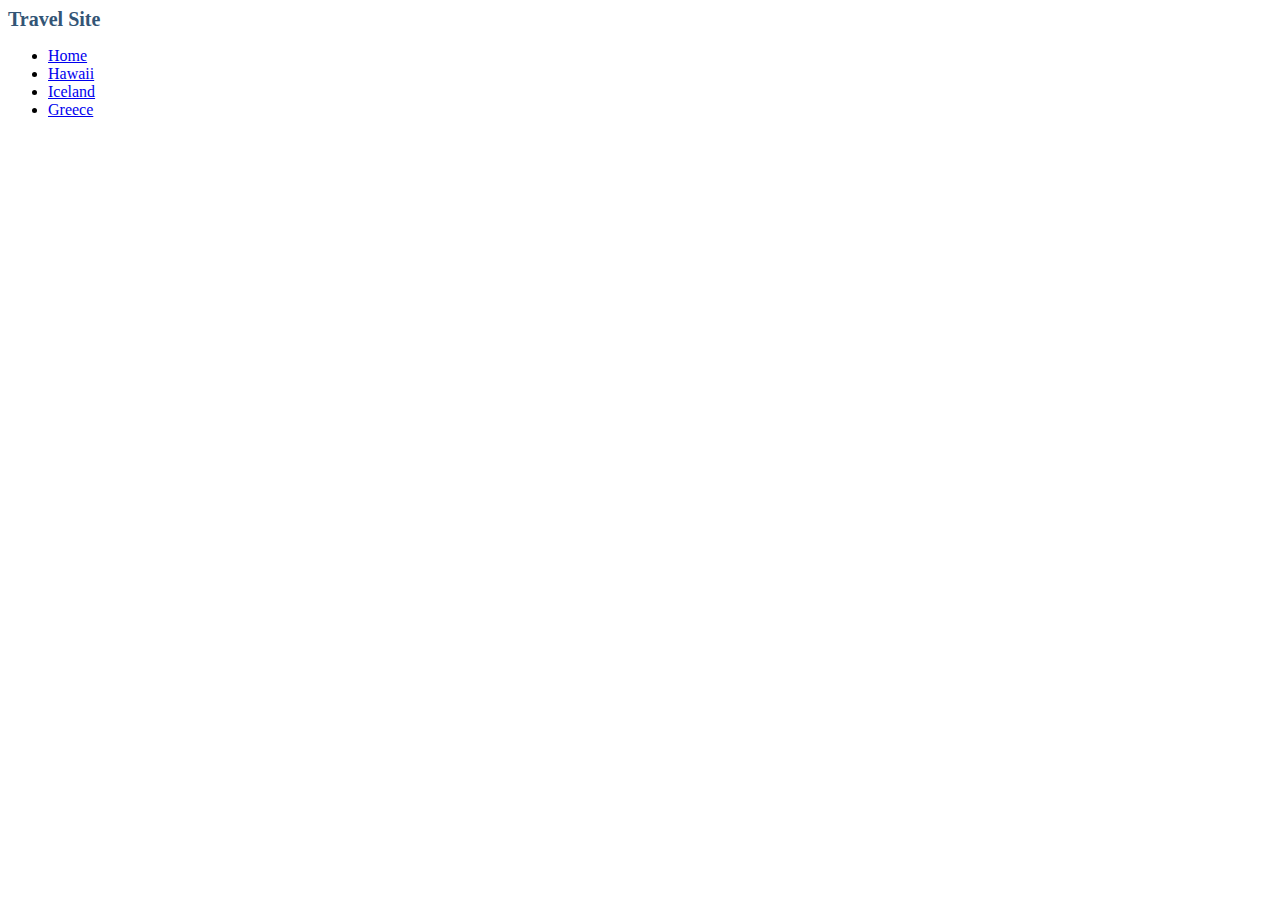
==== index.html @ 987bc01a "add header/nav in index.html" ====
<!DOCTYPE html>
<html lang="en">
  <head>
    <meta charset="UTF-8" />
    <meta http-equiv="X-UA-Compatible" content="IE=edge" />
    <meta name="viewport" content="width=device-width, initial-scale=1.0" />
    <title>Travel Site - Travelling Comes with Endless Discoveries</title>
    <link rel="stylesheet" href="./css/global.css" />
    <link rel="stylesheet" href="./css/home.css" />
  </head>
  <body>
    <header class="header">
      <h1 class="header__title">Travel Site</h1>
      <ul class="header__nav">
        <li class="header__nav-item header__nav-item--active">
          <a
            class="header__nav-link header__nav-link--active"
            href="./index.html"
            >Home</a
          >
        </li>
        <li class="header__nav-item">
          <a class="header__nav-link" href="./pages/hawaii.html">Hawaii</a>
        </li>
        <li class="header__nav-item">
          <a class="header__nav-link" href="./pages/iceland.html">Iceland</a>
        </li>
        <li class="header__nav-item">
          <a class="header__nav-link" href="./pages/greece.html">Greece</a>
        </li>
      </ul>
    </header>
  </body>
</html>
---- css/home.css ----
h1.header__title {
  color: #335576;
  display: inline;
  font-size: 1.25rem;
  font-weight: 560;
}
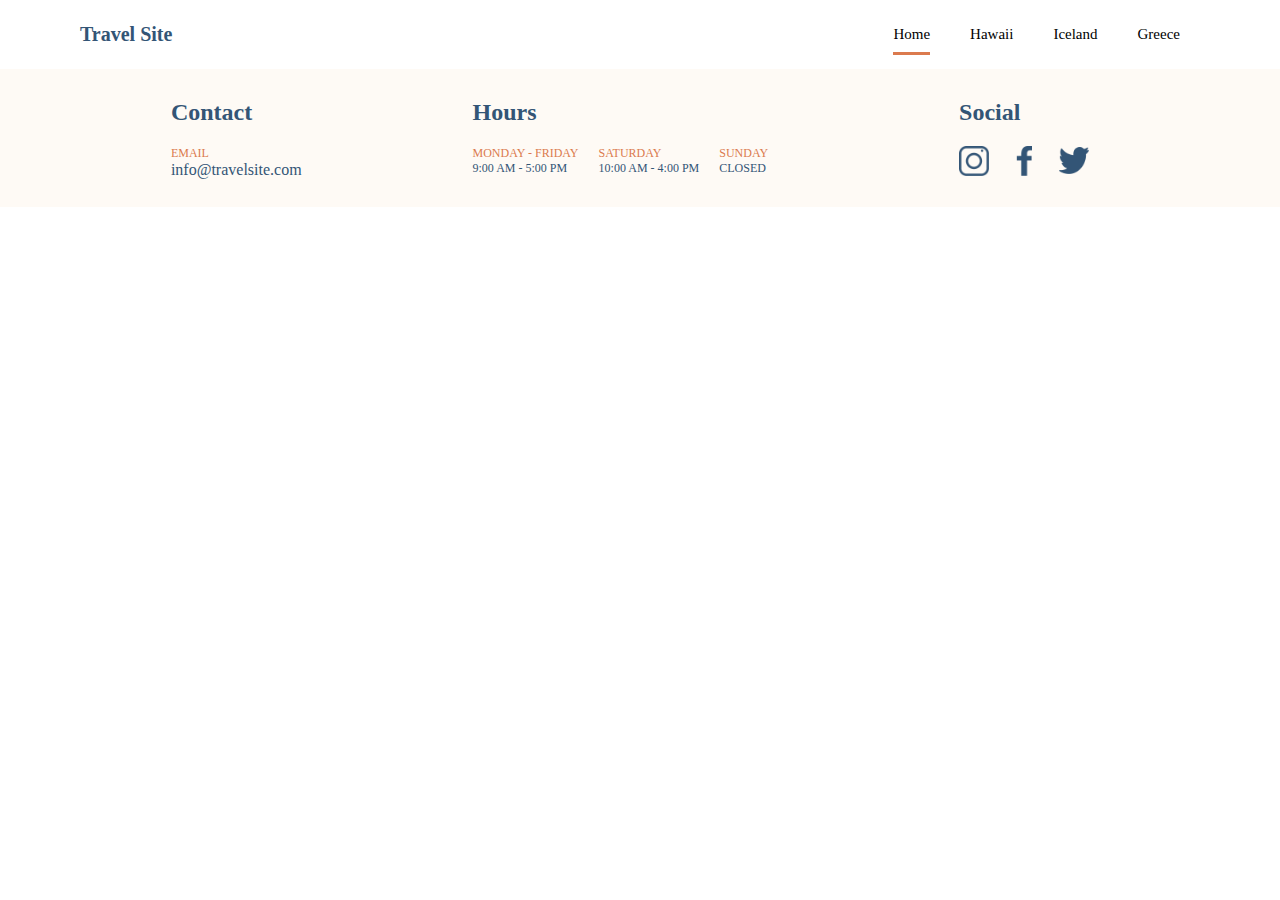
==== commit cf82f0b5: "add footer in index.html" ====
--- a/index.html
+++ b/index.html
@@ -12,7 +12,7 @@
     <header class="header">
       <h1 class="header__title">Travel Site</h1>
       <ul class="header__nav">
-        <li class="header__nav-item header__nav-item--active">
+        <li class="header__nav-item">
           <a
             class="header__nav-link header__nav-link--active"
             href="./index.html"
@@ -30,5 +30,67 @@
         </li>
       </ul>
     </header>
+    <footer class="footer">
+      <div class="footer__container">
+        <h2 class="footer__title">Contact</h2>
+        <p class="footer__item">Email</p>
+        <a class="footer__email-link" href="mailto:info@travelsite.com"
+          >info@travelsite.com</a
+        >
+      </div>
+      <div class="footer__container footer__hours-container">
+        <h2 class="footer__title">Hours</h2>
+        <div class="footer__item-list">
+          <p class="footer__item">
+            Monday - Friday<br />
+            <span class="footer__item-hours">9:00 AM - 5:00 PM</span>
+          </p>
+          <!-- </div> -->
+          <!-- <div class="footer__item-list"> -->
+          <p class="footer__item">
+            Saturday<br />
+            <span class="footer__item-hours">10:00 AM - 4:00 PM</span>
+          </p>
+          <!-- </div>
+        <div class="footer__item-list"> -->
+          <p class="footer__item">
+            Sunday<br />
+            <span class="footer__item-hours">Closed</span>
+          </p>
+        </div>
+      </div>
+
+      <div class="footer__container">
+        <h2 class="footer__title">Social</h2>
+        <div class="footer__social-container">
+          <a
+            class="footer__social-link"
+            href="http://instagram.com"
+            target="_blank"
+            ><img
+              class="footer__social-icon"
+              src="./assets/Icons/icon-instagram.png"
+              alt="Instagram" /></a
+          ><a
+            class="footer__social-link"
+            href="http://facebook.com"
+            target="_blank"
+            ><img
+              class="footer__social-icon"
+              src="./assets/Icons/icon-facebook.png"
+              alt="Facebook"
+          /></a>
+          <a
+            class="footer__social-link"
+            href="http://twitter.com"
+            target="_blank"
+            ><img
+              class="footer__social-icon"
+              src="./assets/Icons/icon-twitter.png"
+              alt="Twitter"
+          /></a>
+        </div>
+      </div>
+    </footer>
   </body>
 </html>
--- a/css/global.css
+++ b/css/global.css
@@ -0,0 +1,86 @@
+body {
+  margin: 0%;
+  font-family: Verdana;
+}
+
+a {
+  text-decoration: none;
+  color: #000;
+}
+
+ul {
+  list-style-type: none;
+}
+
+.header {
+  background-color: #ffffff;
+  display: flex;
+  justify-content: space-between;
+  align-items: center;
+  margin: 0 80px;
+}
+.header__nav {
+  display: flex;
+  justify-content: space-evenly;
+}
+.header__nav-item {
+  padding: 10px 20px;
+  font-size: 15px;
+}
+.header__nav-link--active {
+  border-bottom: 0.1875rem solid #db7a4e;
+  padding: 0 0 10px 0;
+}
+
+.footer {
+  background-color: #fefaf5;
+  display: flex;
+  justify-content: space-evenly;
+  height: 10vw;
+  padding-top: 10px;
+}
+.footer h2 {
+  color: #335576;
+  font-size: 1.5rem;
+  font-weight: 600;
+}
+.footer__container {
+  display: flex;
+  flex-direction: column;
+}
+
+.footer__hours-container {
+  display: flex;
+}
+.footer__email-link {
+  color: #335576;
+}
+.footer__item {
+  text-transform: uppercase;
+  font-size: 12px;
+  margin: 0 20px 0 0;
+}
+
+.footer__item-list {
+  display: flex;
+  flex-direction: row;
+  justify-content: space-evenly;
+  padding: 0;
+}
+.footer__item {
+  color: #db7a4e;
+}
+.footer__item-hours {
+  color: #335576;
+}
+.footer__social-container {
+  display: flex;
+  flex-direction: row;
+}
+
+.footer__social-icon {
+  width: 30px;
+  height: 30px;
+  object-fit: contain;
+  margin: 0 20px 0 0;
+}
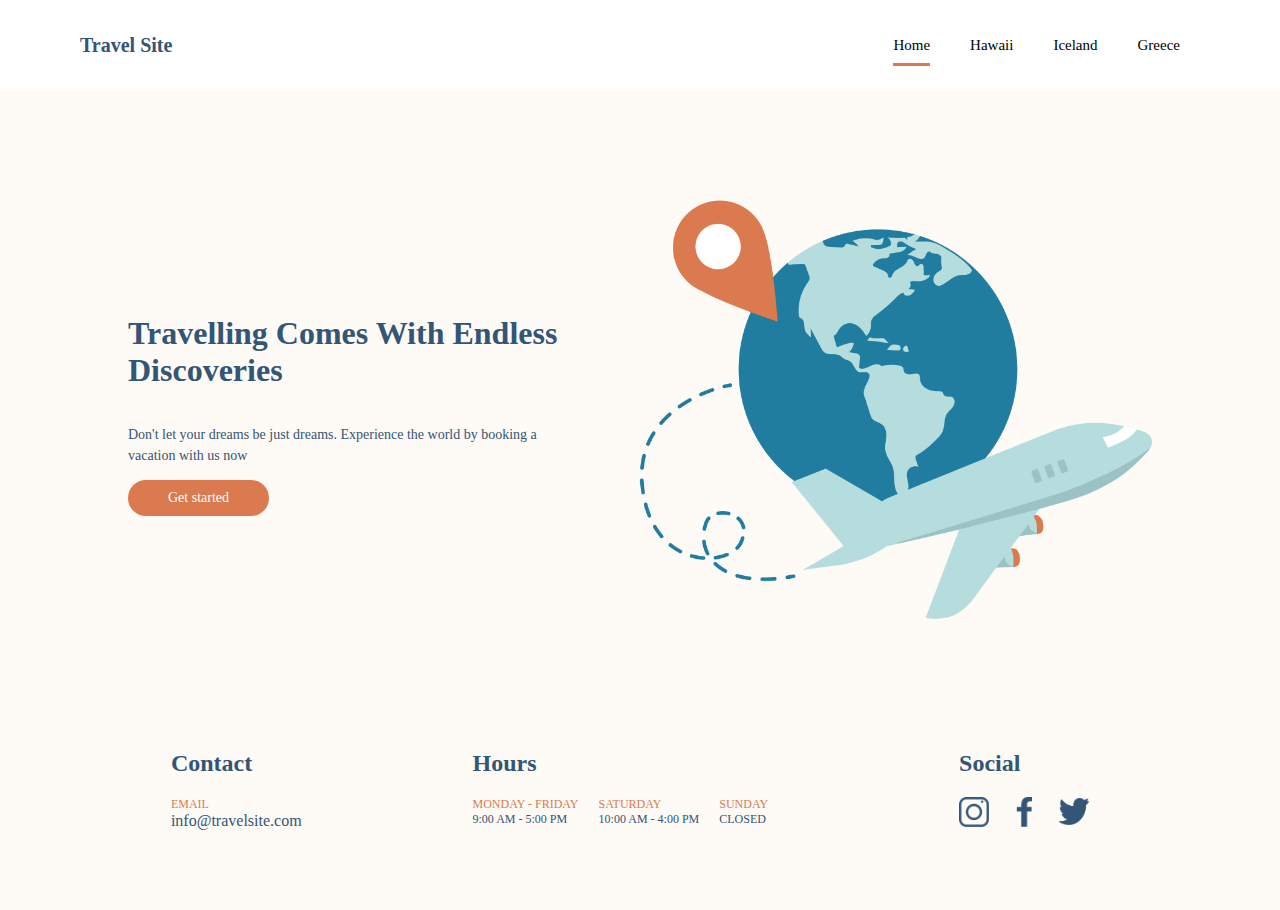
==== commit e148026b: "Add hero section to index.html" ====
--- a/index.html
+++ b/index.html
@@ -30,6 +30,27 @@
         </li>
       </ul>
     </header>
+    <main>
+      <div class="hero">
+        <div class="hero__container hero__container-left">
+          <h1 class="hero__title">Travelling Comes With Endless Discoveries</h1>
+          <p class="hero__content">
+            Don't let your dreams be just dreams. Experience the world by
+            booking a vacation with us now
+          </p>
+          <a class="hero__link" href="./index.html">Get started</a>
+        </div>
+
+        <div class="hero__container hero__container-right">
+          <img
+            class="hero__image"
+            src="./assets/Images/hero.png"
+            alt="Travel with us"
+          />
+        </div>
+      </div>
+    </main>
+
     <footer class="footer">
       <div class="footer__container">
         <h2 class="footer__title">Contact</h2>
--- a/css/global.css
+++ b/css/global.css
@@ -18,7 +18,16 @@
   justify-content: space-between;
   align-items: center;
   margin: 0 80px;
+  height: 10vh;
 }
+
+h1.header__title {
+  color: #335576;
+  display: inline;
+  font-size: 1.25rem;
+  font-weight: 600;
+}
+
 .header__nav {
   display: flex;
   justify-content: space-evenly;
@@ -36,7 +45,7 @@
   background-color: #fefaf5;
   display: flex;
   justify-content: space-evenly;
-  height: 10vw;
+  height: 20vh;
   padding-top: 10px;
 }
 .footer h2 {
--- a/css/home.css
+++ b/css/home.css
@@ -1,6 +1,42 @@
-h1.header__title {
+.hero {
+  display: flex;
+  justify-content: space-between;
+  align-items: center;
+  width: 100%;
+}
+
+.hero__container {
+  background-color: #fefaf5;
+  height: 70vh;
+}
+.hero__container-left {
+  display: flex;
+  flex-direction: column;
+  justify-content: center;
+  align-items: flex-start;
+  padding-left: 10%;
+}
+h1.hero__title {
   color: #335576;
-  display: inline;
-  font-size: 1.25rem;
-  font-weight: 560;
 }
+.hero__content {
+  color: #335576;
+  font-size: 0.875rem;
+  line-height: 1.5;
+}
+.hero__link {
+  color: white;
+  background-color: #db7a4e;
+  padding: 0.625rem 2.5rem;
+  border-radius: 25px;
+  font-size: 14px;
+}
+.hero__container-right {
+  display: flex;
+  justify-content: center;
+  align-items: center;
+  padding-right: 5%;
+}
+.hero__image {
+  width: 80%;
+}
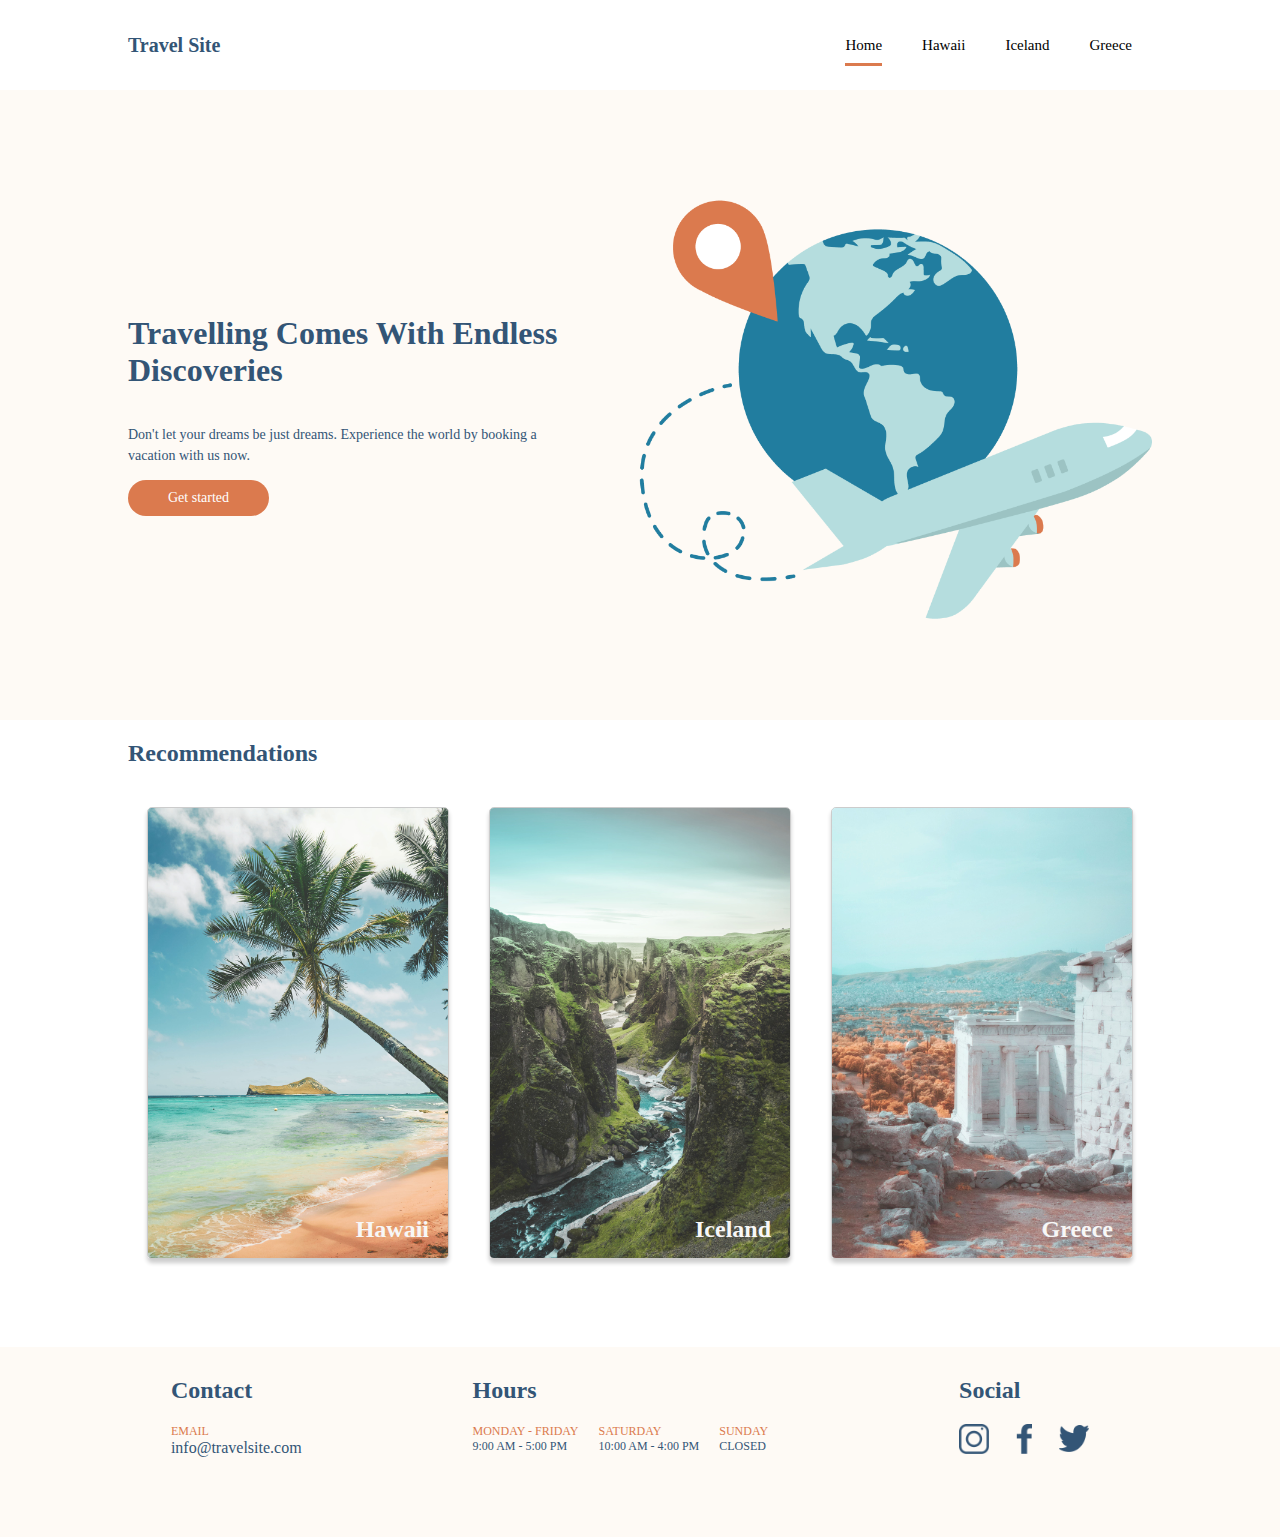
==== commit 4ea94d0f: "Add Card Gallery to index.html" ====
--- a/index.html
+++ b/index.html
@@ -31,12 +31,12 @@
       </ul>
     </header>
     <main>
-      <div class="hero">
+      <section class="hero">
         <div class="hero__container hero__container-left">
           <h1 class="hero__title">Travelling Comes With Endless Discoveries</h1>
           <p class="hero__content">
             Don't let your dreams be just dreams. Experience the world by
-            booking a vacation with us now
+            booking a vacation with us now.
           </p>
           <a class="hero__link" href="./index.html">Get started</a>
         </div>
@@ -48,7 +48,37 @@
             alt="Travel with us"
           />
         </div>
-      </div>
+      </section>
+      <section class="card">
+        <h2 class="card__title">Recommendations</h2>
+        <div class="card__container">
+          <div class="card__image-container">
+            <img
+              class="card__image"
+              src="assets/Images/hawaii.jpg"
+              alt="Hawaii"
+            />
+            <span class="card__name">Hawaii</span>
+          </div>
+          <div class="card__image-container">
+            <img
+              class="card__image"
+              src="assets/Images/iceland.jpg"
+              alt="Iceland"
+            />
+
+            <span class="card__name">Iceland</span>
+          </div>
+          <div class="card__image-container">
+            <img
+              class="card__image"
+              src="assets/Images/greece.jpg"
+              alt="Greece"
+            />
+            <span class="card__name">Greece</span>
+          </div>
+        </div>
+      </section>
     </main>
 
     <footer class="footer">
--- a/css/global.css
+++ b/css/global.css
@@ -17,7 +17,7 @@
   display: flex;
   justify-content: space-between;
   align-items: center;
-  margin: 0 80px;
+  margin: 0 10%;
   height: 10vh;
 }
 
--- a/css/home.css
+++ b/css/home.css
@@ -4,7 +4,6 @@
   align-items: center;
   width: 100%;
 }
-
 .hero__container {
   background-color: #fefaf5;
   height: 70vh;
@@ -40,3 +39,32 @@
 .hero__image {
   width: 80%;
 }
+h2.card__title {
+  color: #335576;
+  margin-left: 10%;
+}
+.card__container {
+  display: flex;
+  justify-content: center;
+  margin-bottom: 5%;
+  align-items: center;
+}
+.card__image {
+  width: 18.75rem;
+  border: 1px solid rgb(0, 0, 0, 0.2);
+  border-radius: 5px;
+  margin: 20px;
+  box-shadow: 0px 4px 4px rgb(0, 0, 0, 0.2);
+}
+.card__image-container {
+  position: relative;
+  text-align: center;
+}
+.card__name {
+  position: absolute;
+  bottom: 2.5rem;
+  right: 2.5rem;
+  font-size: 24px;
+  font-weight: 700;
+  color: #f7f7f7;
+}
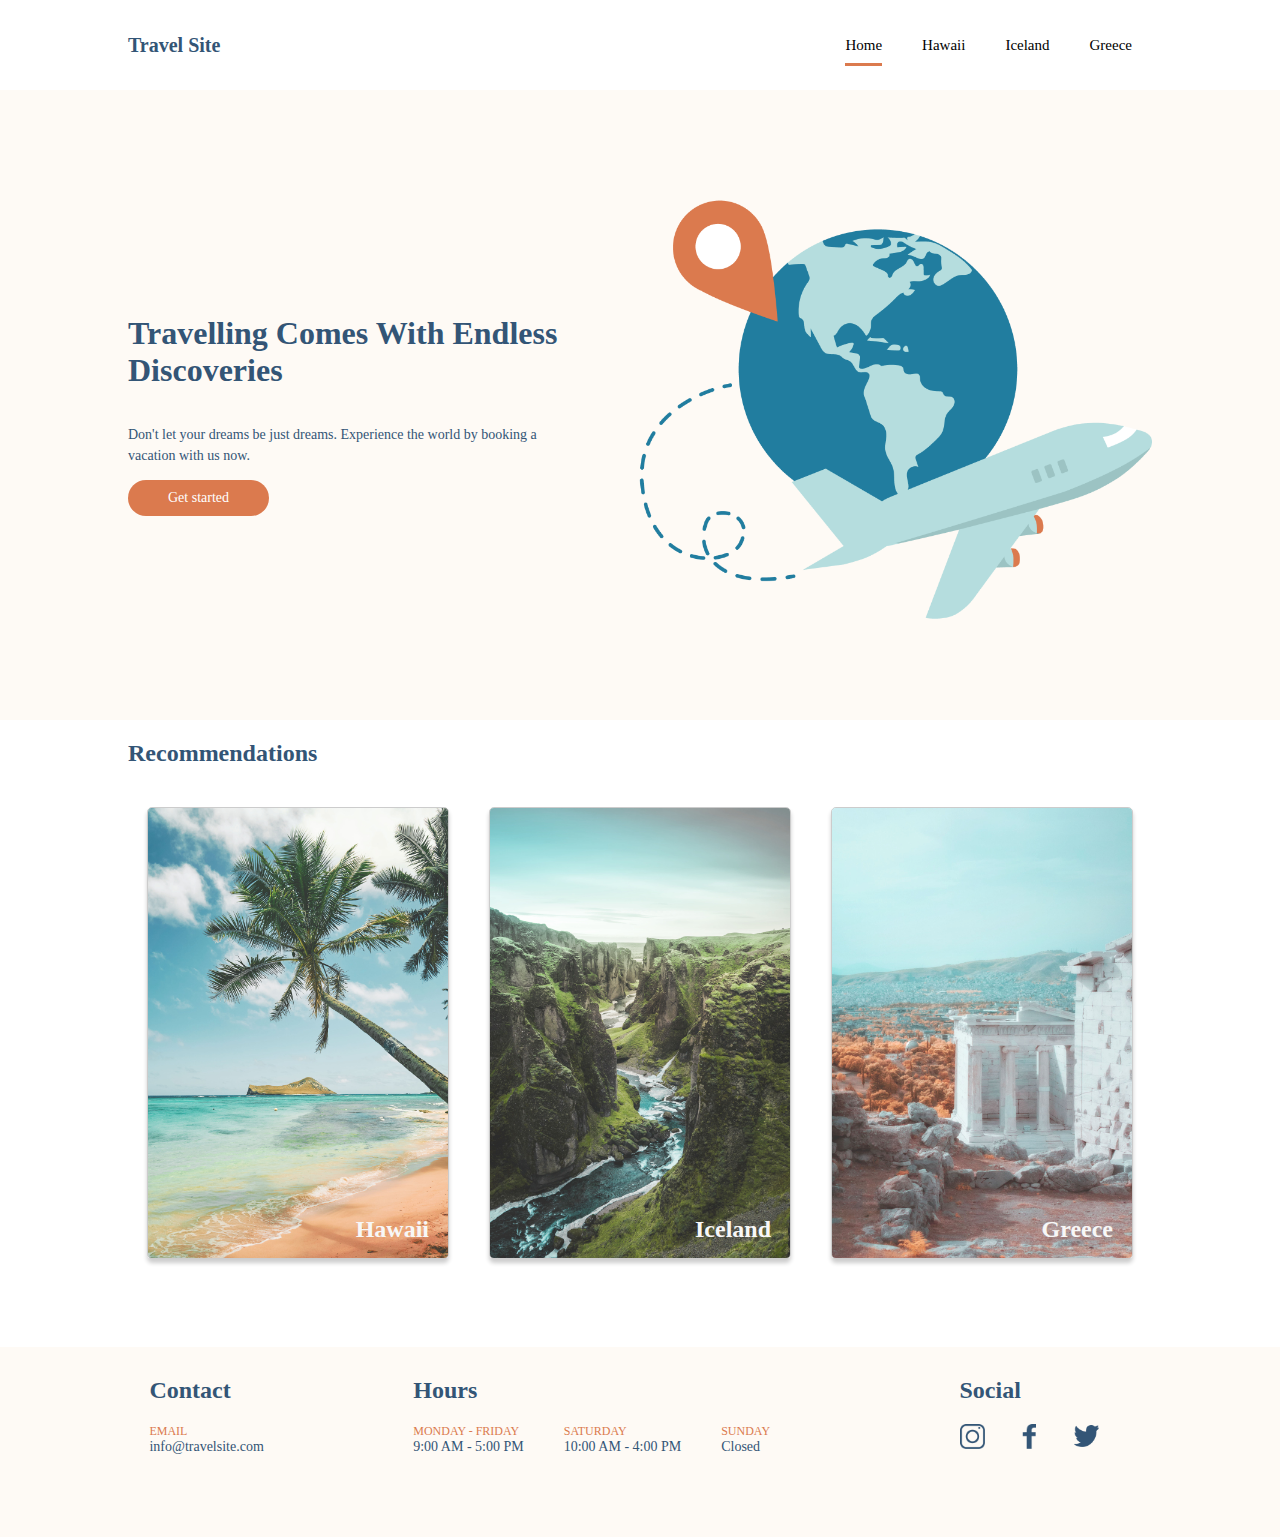
==== commit 5aca909a: "Add main content to iceland.html" ====
--- a/index.html
+++ b/index.html
@@ -10,7 +10,9 @@
   </head>
   <body>
     <header class="header">
-      <h1 class="header__title">Travel Site</h1>
+      <h1 class="header__title">
+        <a class="header__title-link" href="./index.html">Travel Site</a>
+      </h1>
       <ul class="header__nav">
         <li class="header__nav-item">
           <a
@@ -38,7 +40,7 @@
             Don't let your dreams be just dreams. Experience the world by
             booking a vacation with us now.
           </p>
-          <a class="hero__link" href="./index.html">Get started</a>
+          <a class="hero__link" href="#recommendations">Get started</a>
         </div>
 
         <div class="hero__container hero__container-right">
@@ -49,32 +51,35 @@
           />
         </div>
       </section>
-      <section class="card">
+      <section id="recommendations" class="card">
         <h2 class="card__title">Recommendations</h2>
         <div class="card__container">
           <div class="card__image-container">
-            <img
-              class="card__image"
-              src="assets/Images/hawaii.jpg"
-              alt="Hawaii"
-            />
+            <a class="card__image-link" href="./pages/hawaii.html"
+              ><img
+                class="card__image"
+                src="assets/Images/hawaii.jpg"
+                alt="Hawaii"
+            /></a>
             <span class="card__name">Hawaii</span>
           </div>
           <div class="card__image-container">
-            <img
-              class="card__image"
-              src="assets/Images/iceland.jpg"
-              alt="Iceland"
-            />
+            <a class="card__image-link" href="./pages/iceland.html"
+              ><img
+                class="card__image"
+                src="assets/Images/iceland.jpg"
+                alt="Iceland"
+            /></a>
 
             <span class="card__name">Iceland</span>
           </div>
           <div class="card__image-container">
-            <img
-              class="card__image"
-              src="assets/Images/greece.jpg"
-              alt="Greece"
-            />
+            <a class="card__image-link" href="./pages/greece.html"
+              ><img
+                class="card__image"
+                src="assets/Images/greece.jpg"
+                alt="Greece"
+            /></a>
             <span class="card__name">Greece</span>
           </div>
         </div>
--- a/css/global.css
+++ b/css/global.css
@@ -27,7 +27,9 @@
   font-size: 1.25rem;
   font-weight: 600;
 }
-
+.header__title-link {
+  color: #335576;
+}
 .header__nav {
   display: flex;
   justify-content: space-evenly;
@@ -63,11 +65,13 @@
 }
 .footer__email-link {
   color: #335576;
+  font-size: 0.875rem;
 }
 .footer__item {
   text-transform: uppercase;
-  font-size: 12px;
-  margin: 0 20px 0 0;
+  font-size: 0.75rem;
+  margin: 0 2.5rem 0 0;
+  color: #db7a4e;
 }
 
 .footer__item-list {
@@ -76,11 +80,10 @@
   justify-content: space-evenly;
   padding: 0;
 }
-.footer__item {
-  color: #db7a4e;
-}
 .footer__item-hours {
   color: #335576;
+  font-size: 0.875rem;
+  text-transform: capitalize;
 }
 .footer__social-container {
   display: flex;
@@ -88,8 +91,8 @@
 }
 
 .footer__social-icon {
-  width: 30px;
-  height: 30px;
+  width: 1.5625rem;
+  height: 1.5625rem;
   object-fit: contain;
-  margin: 0 20px 0 0;
+  margin: 0 2rem 0 0;
 }
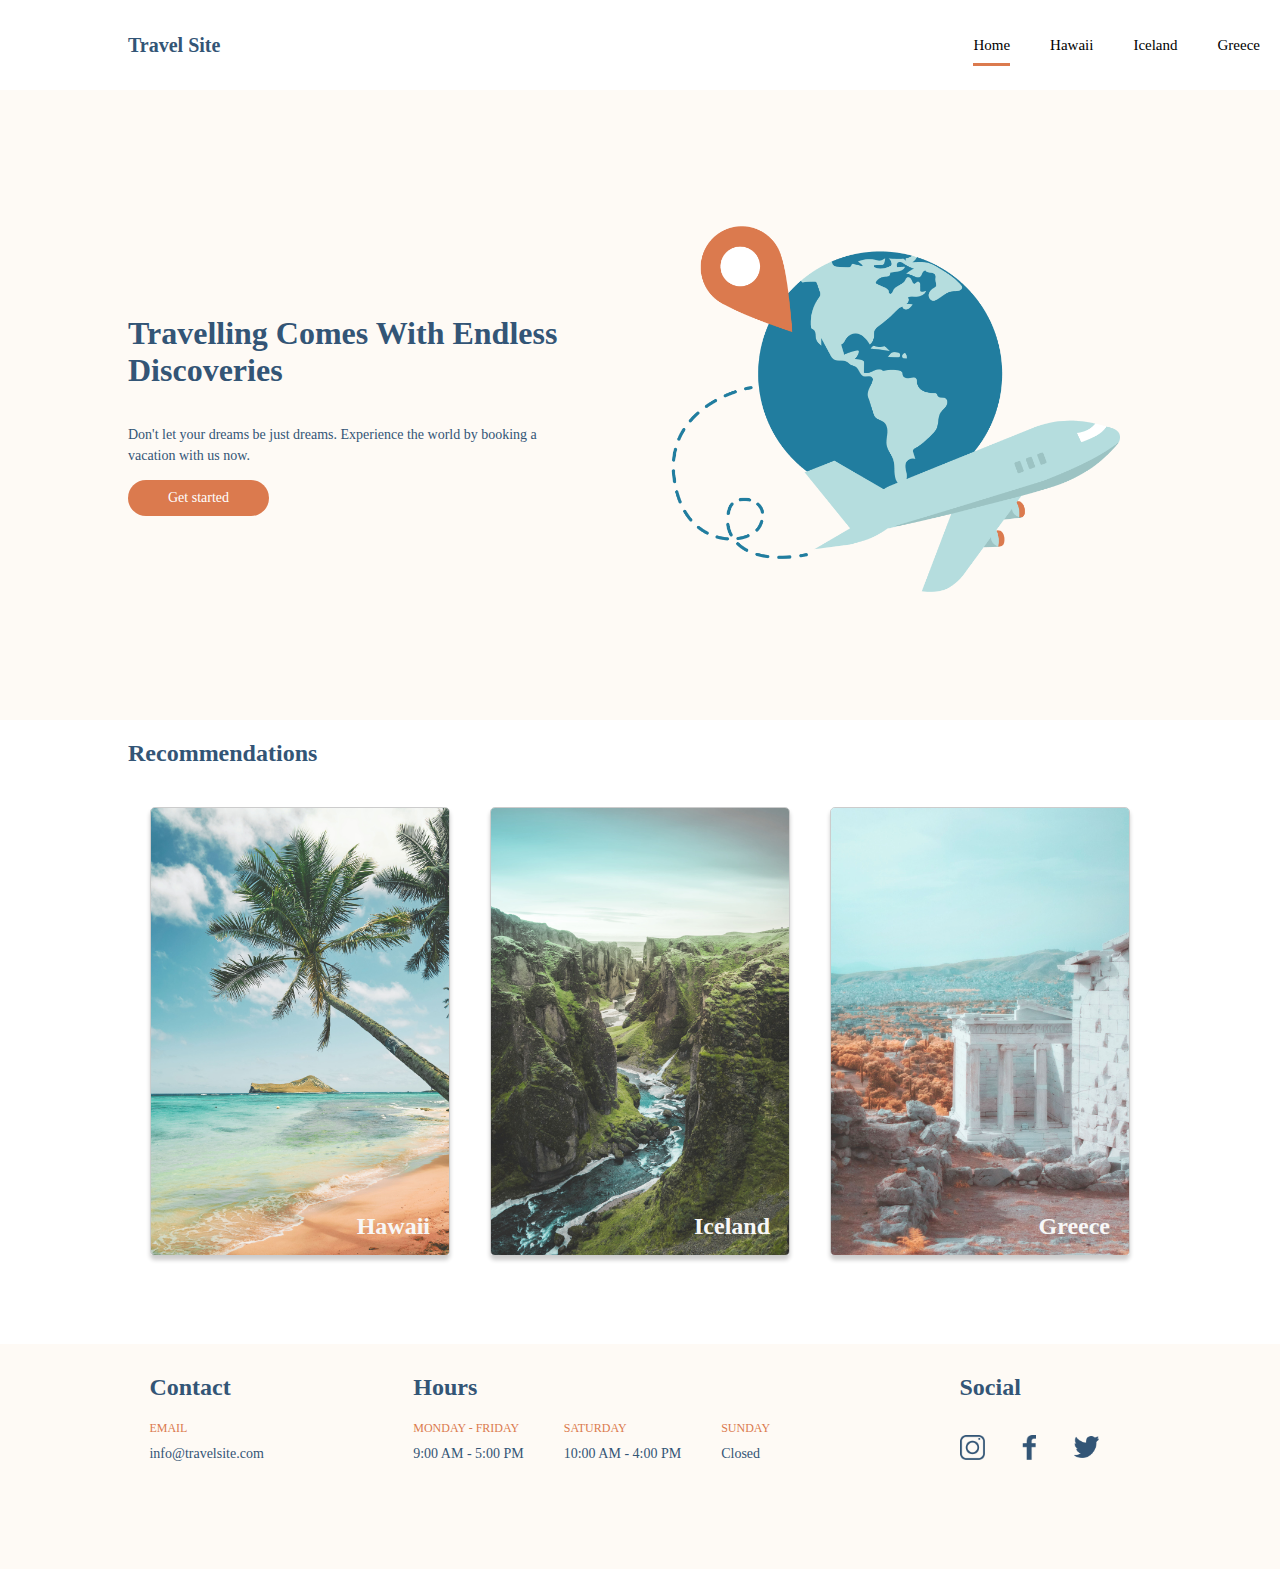
==== commit d5662078: "Covert css to scss" ====
--- a/index.html
+++ b/index.html
@@ -40,7 +40,7 @@
             Don't let your dreams be just dreams. Experience the world by
             booking a vacation with us now.
           </p>
-          <a class="hero__link" href="#recommendations">Get started</a>
+          <a class="hero__link" href="./pages/contact.html">Get started</a>
         </div>
 
         <div class="hero__container hero__container-right">
@@ -51,7 +51,7 @@
           />
         </div>
       </section>
-      <section id="recommendations" class="card">
+      <section class="card">
         <h2 class="card__title">Recommendations</h2>
         <div class="card__container">
           <div class="card__image-container">
@@ -101,14 +101,10 @@
             Monday - Friday<br />
             <span class="footer__item-hours">9:00 AM - 5:00 PM</span>
           </p>
-          <!-- </div> -->
-          <!-- <div class="footer__item-list"> -->
           <p class="footer__item">
             Saturday<br />
             <span class="footer__item-hours">10:00 AM - 4:00 PM</span>
           </p>
-          <!-- </div>
-        <div class="footer__item-list"> -->
           <p class="footer__item">
             Sunday<br />
             <span class="footer__item-hours">Closed</span>
--- a/css/global.css
+++ b/css/global.css
@@ -1,3 +1,8 @@
+*,
+*::before,
+*::after {
+  box-sizing: border-box;
+}
 body {
   margin: 0%;
   font-family: Verdana;
@@ -5,7 +10,9 @@
 
 a {
   text-decoration: none;
-  color: #000;
+}
+a:hover {
+  opacity: 0.75;
 }
 
 ul {
@@ -14,18 +21,21 @@
 
 .header {
   background-color: #ffffff;
+  width: 100%;
   display: flex;
   justify-content: space-between;
   align-items: center;
-  margin: 0 10%;
   height: 10vh;
+  position: fixed;
+  z-index: 1;
 }
 
 h1.header__title {
   color: #335576;
   display: inline;
-  font-size: 1.25rem;
+  font-size: 20px;
   font-weight: 600;
+  margin: 0 10%;
 }
 .header__title-link {
   color: #335576;
@@ -35,20 +45,24 @@
   justify-content: space-evenly;
 }
 .header__nav-item {
-  padding: 10px 20px;
-  font-size: 15px;
+  padding: 0.625rem 1.25rem;
+  font-size: 0.9375rem;
+}
+.header__nav-link {
+  color: #000;
 }
 .header__nav-link--active {
-  border-bottom: 0.1875rem solid #db7a4e;
-  padding: 0 0 10px 0;
+  border-bottom: 3px solid #db7a4e;
+  padding: 0 0 0.625rem 0;
 }
 
 .footer {
   background-color: #fefaf5;
   display: flex;
   justify-content: space-evenly;
-  height: 20vh;
-  padding-top: 10px;
+  height: 25vh;
+  padding-bottom: 1.25rem;
+  padding-top: 0.625rem;
 }
 .footer h2 {
   color: #335576;
@@ -65,12 +79,12 @@
 }
 .footer__email-link {
   color: #335576;
-  font-size: 0.875rem;
+  font-size: 14px;
 }
 .footer__item {
   text-transform: uppercase;
   font-size: 0.75rem;
-  margin: 0 2.5rem 0 0;
+  margin: 0 2.5rem 0.625rem 0;
   color: #db7a4e;
 }
 
@@ -84,6 +98,7 @@
   color: #335576;
   font-size: 0.875rem;
   text-transform: capitalize;
+  line-height: 2.5;
 }
 .footer__social-container {
   display: flex;
@@ -94,5 +109,5 @@
   width: 1.5625rem;
   height: 1.5625rem;
   object-fit: contain;
-  margin: 0 2rem 0 0;
+  margin: 0.875rem 2rem 0 0;
 }
--- a/css/home.css
+++ b/css/home.css
@@ -7,6 +7,7 @@
 .hero__container {
   background-color: #fefaf5;
   height: 70vh;
+  margin-top: 10vh;
 }
 .hero__container-left {
   display: flex;
@@ -28,7 +29,14 @@
   background-color: #db7a4e;
   padding: 0.625rem 2.5rem;
   border-radius: 25px;
-  font-size: 14px;
+  font-size: 0.875rem;
+}
+/* Transition for hero link */
+.hero__link:hover {
+  opacity: 1;
+  color: #db7a4e;
+  background-color: #335576;
+  transform: scale(1.1);
 }
 .hero__container-right {
   display: flex;
@@ -37,7 +45,12 @@
   padding-right: 5%;
 }
 .hero__image {
-  width: 80%;
+  width: 70%;
+  transition-duration: 5s;
+}
+/* Animation for hero image */
+.hero__image:hover {
+  transform: rotate(-15deg) translateX(100px);
 }
 h2.card__title {
   color: #335576;
@@ -49,11 +62,15 @@
   margin-bottom: 5%;
   align-items: center;
 }
+/* Animation for cards */
+.card__image-container:hover {
+  transform: scale(1.1);
+}
 .card__image {
   width: 18.75rem;
   border: 1px solid rgb(0, 0, 0, 0.2);
   border-radius: 5px;
-  margin: 20px;
+  margin: 1.25rem;
   box-shadow: 0px 4px 4px rgb(0, 0, 0, 0.2);
 }
 .card__image-container {
@@ -64,7 +81,54 @@
   position: absolute;
   bottom: 2.5rem;
   right: 2.5rem;
-  font-size: 24px;
+  font-size: 1.5rem;
   font-weight: 700;
   color: #f7f7f7;
 }
+
+/* Contact form styling */
+/* Ref: https://www.w3schools.com/howto/tryit.asp?filename=tryhow_css_contact_form */
+input[type="text"],
+select,
+textarea {
+  width: 100%;
+  padding: 0.75rem;
+  border: 1px solid #ccc;
+  border-radius: 4px;
+  box-sizing: border-box;
+  margin-top: 0.375rem;
+  margin-bottom: 1rem;
+  resize: vertical;
+}
+
+input[type="submit"] {
+  font-size: 1rem;
+  background-color: #db7a4e;
+  color: #fff;
+  padding: 0.75rem 1.25rem;
+  border: none;
+  border-radius: 4px;
+  cursor: pointer;
+}
+
+input[type="submit"]:hover {
+  background-color: #335576;
+}
+
+.contact__container {
+  width: 80%;
+  border-radius: 5px;
+  background-color: fff;
+  padding: 3.125rem 12.5rem;
+  margin: auto;
+}
+
+.contact__title {
+  font-size: 1.75rem;
+  color: #335576;
+}
+
+.contact__item {
+  font-size: 0.875rem;
+  color: #335576;
+}
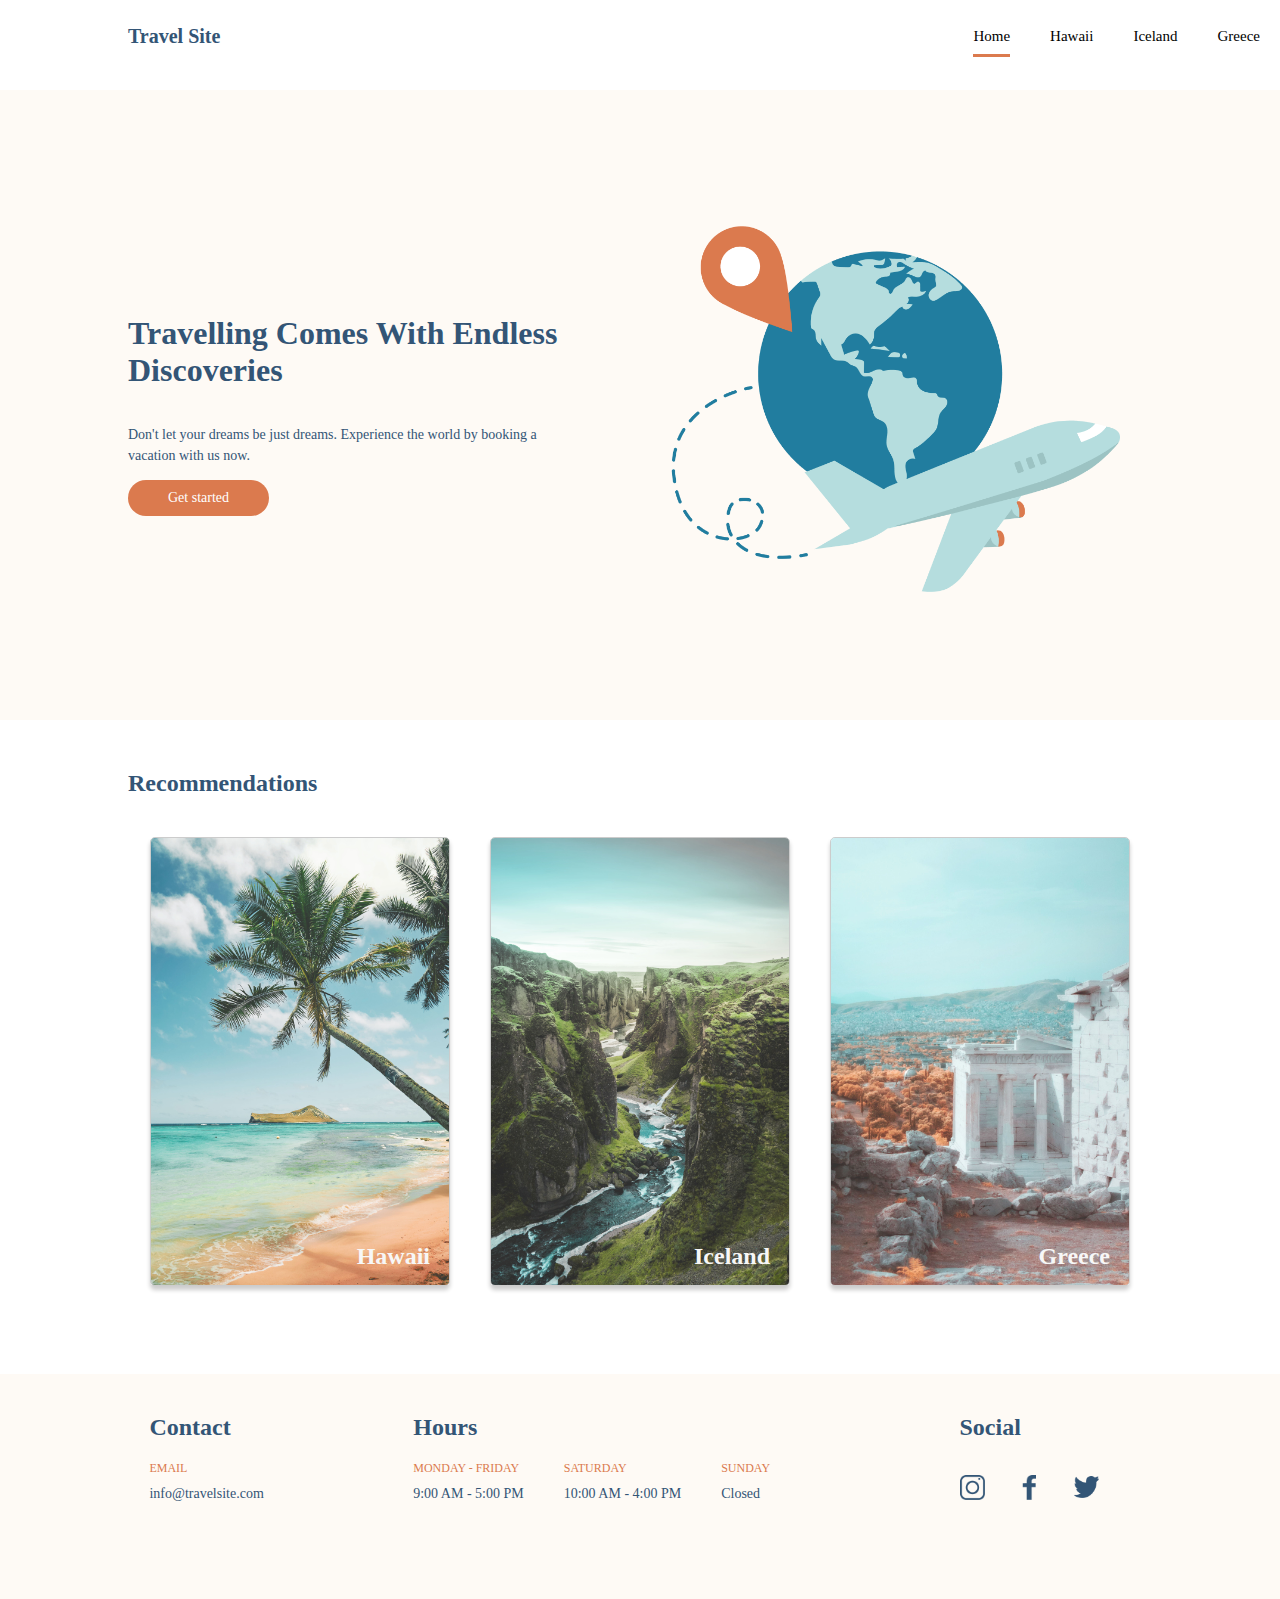
==== commit 0b9f89b2: "Remove partials" ====
--- a/index.html
+++ b/index.html
@@ -2,9 +2,8 @@
 <html lang="en">
   <head>
     <meta charset="UTF-8" />
-    <meta http-equiv="X-UA-Compatible" content="IE=edge" />
     <meta name="viewport" content="width=device-width, initial-scale=1.0" />
-    <title>Travel Site - Travelling Comes with Endless Discoveries</title>
+    <title>Travel Site - Travelling Comes With Endless Discoveries</title>
     <link rel="stylesheet" href="./css/global.css" />
     <link rel="stylesheet" href="./css/home.css" />
   </head>
--- a/css/global.css
+++ b/css/global.css
@@ -1,16 +1,20 @@
+html,
+body {
+  margin: 0;
+  padding: 0;
+  font-family: Verdana;
+}
+
 *,
 *::before,
 *::after {
   box-sizing: border-box;
 }
-body {
-  margin: 0%;
-  font-family: Verdana;
-}
 
 a {
   text-decoration: none;
 }
+
 a:hover {
   opacity: 0.75;
 }
@@ -25,15 +29,14 @@
   display: flex;
   justify-content: space-between;
   align-items: center;
-  height: 10vh;
+  height: 8vh;
   position: fixed;
   z-index: 1;
 }
-
-h1.header__title {
+.header__title {
   color: #335576;
   display: inline;
-  font-size: 20px;
+  font-size: 1.25rem;
   font-weight: 600;
   margin: 0 10%;
 }
@@ -62,9 +65,9 @@
   justify-content: space-evenly;
   height: 25vh;
   padding-bottom: 1.25rem;
-  padding-top: 0.625rem;
+  padding-top: 1.25rem;
 }
-.footer h2 {
+.footer__title {
   color: #335576;
   font-size: 1.5rem;
   font-weight: 600;
@@ -73,13 +76,12 @@
   display: flex;
   flex-direction: column;
 }
-
 .footer__hours-container {
   display: flex;
 }
 .footer__email-link {
   color: #335576;
-  font-size: 14px;
+  font-size: 0.875rem;
 }
 .footer__item {
   text-transform: uppercase;
@@ -87,7 +89,6 @@
   margin: 0 2.5rem 0.625rem 0;
   color: #db7a4e;
 }
-
 .footer__item-list {
   display: flex;
   flex-direction: row;
@@ -104,10 +105,10 @@
   display: flex;
   flex-direction: row;
 }
-
 .footer__social-icon {
   width: 1.5625rem;
   height: 1.5625rem;
-  object-fit: contain;
+  -o-object-fit: contain;
+     object-fit: contain;
   margin: 0.875rem 2rem 0 0;
-}
+}/*# sourceMappingURL=global.css.map */--- a/css/home.css
+++ b/css/home.css
@@ -3,6 +3,8 @@
   justify-content: space-between;
   align-items: center;
   width: 100%;
+  /* Transition for hero link */
+  /* Animation for hero image */
 }
 .hero__container {
   background-color: #fefaf5;
@@ -16,7 +18,7 @@
   align-items: flex-start;
   padding-left: 10%;
 }
-h1.hero__title {
+.hero__title {
   color: #335576;
 }
 .hero__content {
@@ -31,7 +33,6 @@
   border-radius: 25px;
   font-size: 0.875rem;
 }
-/* Transition for hero link */
 .hero__link:hover {
   opacity: 1;
   color: #db7a4e;
@@ -48,13 +49,17 @@
   width: 70%;
   transition-duration: 5s;
 }
-/* Animation for hero image */
 .hero__image:hover {
   transform: rotate(-15deg) translateX(100px);
 }
-h2.card__title {
+
+.card {
+  /* Animation for cards */
+}
+.card__title {
   color: #335576;
   margin-left: 10%;
+  margin-top: 3.125rem;
 }
 .card__container {
   display: flex;
@@ -62,16 +67,15 @@
   margin-bottom: 5%;
   align-items: center;
 }
-/* Animation for cards */
 .card__image-container:hover {
   transform: scale(1.1);
 }
 .card__image {
   width: 18.75rem;
-  border: 1px solid rgb(0, 0, 0, 0.2);
+  border: 1px solid rgba(0, 0, 0, 0.2);
   border-radius: 5px;
   margin: 1.25rem;
-  box-shadow: 0px 4px 4px rgb(0, 0, 0, 0.2);
+  box-shadow: 0px 4px 4px rgba(0, 0, 0, 0.2);
 }
 .card__image-container {
   position: relative;
@@ -88,7 +92,7 @@
 
 /* Contact form styling */
 /* Ref: https://www.w3schools.com/howto/tryit.asp?filename=tryhow_css_contact_form */
-input[type="text"],
+input[type=text],
 select,
 textarea {
   width: 100%;
@@ -101,7 +105,7 @@
   resize: vertical;
 }
 
-input[type="submit"] {
+input[type=submit] {
   font-size: 1rem;
   background-color: #db7a4e;
   color: #fff;
@@ -111,7 +115,7 @@
   cursor: pointer;
 }
 
-input[type="submit"]:hover {
+input[type=submit]:hover {
   background-color: #335576;
 }
 
@@ -122,13 +126,11 @@
   padding: 3.125rem 12.5rem;
   margin: auto;
 }
-
 .contact__title {
   font-size: 1.75rem;
   color: #335576;
 }
-
 .contact__item {
   font-size: 0.875rem;
   color: #335576;
-}
+}/*# sourceMappingURL=home.css.map */